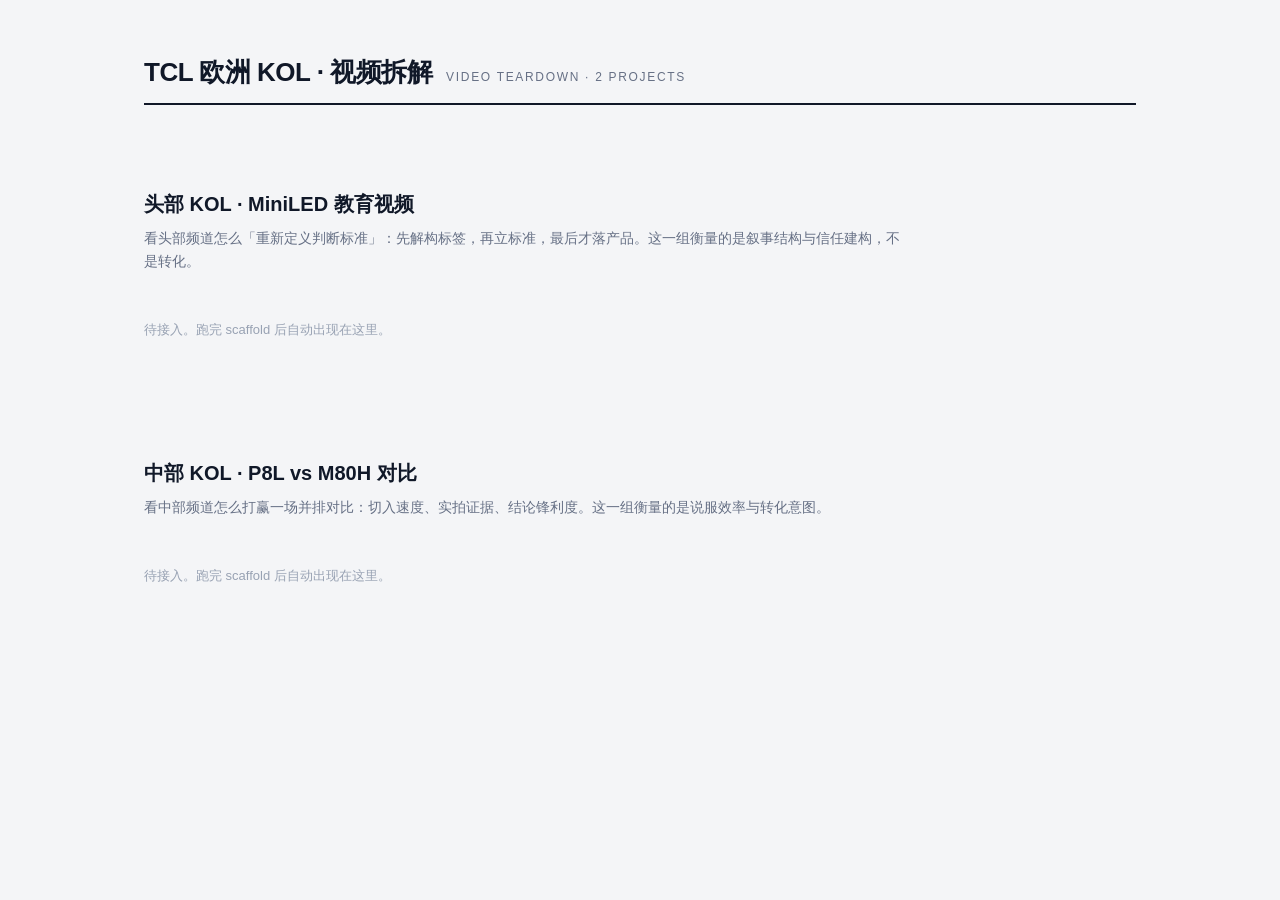
==== reports/index.html @ 94e41871 "feat: 两个分析项目（head/mid）分组、汇总页 index、batch 支持 --name" ====
<!doctype html>
<html lang="zh-CN">
<head>
<meta charset="utf-8">
<meta name="viewport" content="width=device-width, initial-scale=1">
<title>TCL 欧洲 KOL 视频拆解 · 两个分析项目</title>
<link rel="stylesheet" href="../style.css">
<style>
.wrap{max-width:1040px;margin:0 auto;padding:56px 24px 80px}
.top{display:flex;align-items:baseline;gap:14px;border-bottom:2px solid #101828;padding-bottom:14px}
.top h1{font-size:26px;margin:0}
.top span{font-size:12px;letter-spacing:.14em;color:#667085}
.proj{margin-top:52px}
.proj h2{font-size:20px;margin:0 0 6px}
.pdesc{color:#667085;font-size:14px;line-height:1.7;margin:0 0 18px;max-width:760px}
.cards{display:grid;gap:10px}
.card{display:flex;align-items:center;gap:16px;padding:16px 18px;background:#fff;
border:1px solid #e4e7ec;border-radius:10px;text-decoration:none;color:inherit}
.card:hover{border-color:#d92d20;box-shadow:0 1px 2px rgba(16,24,40,.06)}
.no{font-size:12px;color:#98a2b3;font-family:ui-monospace,monospace}
.txt{flex:1}.txt b{display:block;font-size:15px}
.txt em{display:block;font-style:normal;font-size:12px;color:#667085;margin-top:3px}
.score{font-size:22px;font-weight:700;color:#d92d20}
.empty{color:#98a2b3;font-size:13px;padding:14px 0}
</style>
</head>
<body>
<div class="wrap">
  <div class="top"><h1>TCL 欧洲 KOL · 视频拆解</h1><span>VIDEO TEARDOWN · 2 PROJECTS</span></div>
  <section class="proj">
    <h2>头部 KOL · MiniLED 教育视频</h2>
    <p class="pdesc">看头部频道怎么「重新定义判断标准」：先解构标签，再立标准，最后才落产品。这一组衡量的是叙事结构与信任建构，不是转化。</p>
    <div class="cards">
      <p class="empty">待接入。跑完 scaffold 后自动出现在这里。</p>
    </div>
  </section>
  <section class="proj">
    <h2>中部 KOL · P8L vs M80H 对比</h2>
    <p class="pdesc">看中部频道怎么打赢一场并排对比：切入速度、实拍证据、结论锋利度。这一组衡量的是说服效率与转化意图。</p>
    <div class="cards">
      <p class="empty">待接入。跑完 scaffold 后自动出现在这里。</p>
    </div>
  </section>
</div>
</body>
</html>
---- style.css ----
/* TCL Video Teardown · red/white */
:root{
  --bg:#f4f5f7; --card:#fff; --line:#e4e7ec; --line2:#d0d5dd;
  --ink:#101828; --ink2:#344054; --muted:#667085; --dim:#98a2b3;
  --red:#e60012; --red2:#c4000f; --redsoft:#fef2f2; --redsoft2:#fee2e2;
  --blue:#2563eb; --bluesoft:#eff6ff; --cyan:#0891b2; --cyansoft:#ecfeff;
  --amber:#d97706; --ambersoft:#fffbeb; --green:#059669; --greensoft:#ecfdf5;
  --purple:#7c3aed; --purplesoft:#f5f3ff;
  --shadow:0 1px 2px rgba(16,24,40,.04),0 10px 28px rgba(16,24,40,.06);
  --mono:"SF Mono",ui-monospace,Menlo,Consolas,monospace;
  --radius:14px;
}
*{box-sizing:border-box}
html{scroll-behavior:smooth}
body{
  margin:0;background:var(--bg);color:var(--ink);
  font-family:-apple-system,BlinkMacSystemFont,"Segoe UI","PingFang SC","Hiragino Sans GB","Microsoft YaHei",sans-serif;
  font-size:14px;line-height:1.7;-webkit-font-smoothing:antialiased;
}
a{color:var(--red);text-decoration:none}
.wrap{max-width:1180px;margin:0 auto;padding:0 28px}
/* top bar */
.topbar{position:sticky;top:0;z-index:50;background:rgba(255,255,255,.92);backdrop-filter:blur(12px);border-bottom:1px solid var(--line)}
.topbar .wrap{display:flex;align-items:center;gap:22px;height:52px}
.brand{display:flex;align-items:center;gap:10px;font-weight:800;letter-spacing:.2px}
.brand .logo{width:26px;height:26px;border-radius:6px;background:var(--red);color:#fff;display:grid;place-items:center;font-size:12px;font-weight:900}
.brand small{font-weight:600;color:var(--muted);letter-spacing:1px;font-size:10px}
.nav{display:flex;gap:18px;font-size:12px;color:var(--muted);margin-left:auto;flex-wrap:wrap}
.nav a{color:var(--muted)}
.nav a:hover{color:var(--red)}
/* hero */
.hero{padding:40px 0 8px}
.kicker{display:inline-flex;align-items:center;gap:8px;font-size:11px;letter-spacing:1.4px;font-weight:700;color:var(--red);text-transform:uppercase}
.kicker::before{content:"";width:22px;height:2px;background:var(--red)}
h1{font-size:34px;line-height:1.25;margin:10px 0 6px;letter-spacing:-.5px}
h1 .thin{color:var(--muted);font-weight:600}
.sub{color:var(--muted);font-size:13px;max-width:820px}
.hero-meta{display:flex;gap:8px;flex-wrap:wrap;margin-top:14px}
.chip{display:inline-flex;align-items:center;gap:6px;border:1px solid var(--line2);background:#fff;border-radius:999px;padding:4px 11px;font-size:11.5px;color:var(--ink2)}
.chip.red{border-color:#fecaca;background:var(--redsoft);color:var(--red2);font-weight:700}
.chip.green{border-color:#a7f3d0;background:var(--greensoft);color:var(--green);font-weight:700}
/* verdict */
.verdict{margin:22px 0 8px;background:linear-gradient(120deg,#fff 0%,#fff 55%,#fff5f5 100%);border:1px solid #fecaca;border-radius:var(--radius);padding:22px 24px;display:grid;grid-template-columns:64px 1fr auto;gap:18px;align-items:center;box-shadow:var(--shadow)}
.verdict .ico{width:64px;height:64px;border-radius:16px;background:var(--red);color:#fff;display:grid;place-items:center;font-size:30px}
.verdict h2{margin:0 0 4px;font-size:19px}
.verdict p{margin:0;color:var(--ink2);font-size:13.5px}
.score-big{text-align:right}
.score-big b{font-family:var(--mono);font-size:40px;line-height:1;color:var(--red);letter-spacing:-2px}
.score-big span{display:block;font-size:10px;letter-spacing:1.2px;color:var(--dim);font-weight:700;margin-top:4px}
/* sections */
section{padding:30px 0 6px}
.sec-head{display:flex;align-items:baseline;gap:14px;margin-bottom:16px}
.sec-no{font-family:var(--mono);font-size:11px;color:var(--red);font-weight:800;letter-spacing:1px}
.sec-head h2{font-size:21px;margin:0;letter-spacing:-.3px}
.sec-head .hint{margin-left:auto;font-size:11px;color:var(--dim)}
.lead{color:var(--muted);font-size:13px;margin:-6px 0 18px}
/* cards & grids */
.card{background:var(--card);border:1px solid var(--line);border-radius:var(--radius);box-shadow:var(--shadow)}
.pad{padding:20px 22px}
.grid{display:grid;gap:14px}
.g2{grid-template-columns:1fr 1fr}
.g3{grid-template-columns:repeat(3,1fr)}
.g4{grid-template-columns:repeat(4,1fr)}
.g23{grid-template-columns:1.2fr .8fr}
/* profile */
.profile{display:grid;grid-template-columns:380px 1fr;gap:16px;align-items:start}
.cover{width:100%;border-radius:12px;display:block;border:1px solid var(--line)}
.cover-cap{font-size:11px;color:var(--dim);margin-top:8px}
.facts{display:grid;grid-template-columns:repeat(3,1fr);gap:10px}
.fact{background:#fbfbfc;border:1px solid var(--line);border-radius:10px;padding:12px 14px}
.fact span{display:block;font-size:10px;letter-spacing:.8px;color:var(--dim);font-weight:700}
.fact b{font-family:var(--mono);font-size:20px;letter-spacing:-.5px}
.fact small{font-size:11px;color:var(--muted);margin-left:3px}
.fact.hot b{color:var(--red)}
/* dimension cards */
.dim{background:#fff;border:1px solid var(--line);border-radius:var(--radius);padding:0;overflow:hidden;box-shadow:var(--shadow)}
.dim-head{display:flex;align-items:center;gap:12px;padding:14px 18px;border-bottom:1px solid var(--line);background:#fcfcfd}
.dim-idx{width:26px;height:26px;border-radius:8px;background:var(--ink);color:#fff;display:grid;place-items:center;font-family:var(--mono);font-size:11px;font-weight:700;flex:none}
.dim-head h3{margin:0;font-size:15px}
.dim-head .seg{font-size:11px;color:var(--dim);font-family:var(--mono);margin-left:auto}
.dim-score{margin-left:10px;font-family:var(--mono);font-weight:800;font-size:15px;color:var(--red)}
.dim-body{padding:16px 18px}
.dim-body p{margin:0 0 10px;color:var(--ink2);font-size:13px}
.dim-body p:last-child{margin-bottom:0}
.label{display:inline-block;font-size:10px;font-weight:800;letter-spacing:.8px;color:var(--dim);margin:10px 0 5px}
.obs{background:var(--redsoft);border-left:3px solid var(--red);border-radius:0 8px 8px 0;padding:9px 12px;font-size:12.5px;color:var(--red2);margin-top:12px}
.shots{display:grid;grid-template-columns:repeat(4,1fr);gap:6px;margin-top:12px}
.shots figure{margin:0}
.shots img{width:100%;border-radius:7px;border:1px solid var(--line);display:block;aspect-ratio:16/9;object-fit:cover}
.shots figcaption{font-size:10px;color:var(--dim);margin-top:3px;font-family:var(--mono)}
ul.tight{margin:6px 0 0;padding-left:18px}
ul.tight li{margin:4px 0;font-size:12.8px;color:var(--ink2)}
/* timeline */
.tl{display:grid;grid-template-columns:110px 1fr 92px;gap:0 14px;font-size:12.5px}
.tl .row{display:contents}
.tl .t{font-family:var(--mono);color:var(--dim);padding:9px 0;border-top:1px solid var(--line);font-size:11.5px}
.tl .b{padding:9px 0;border-top:1px solid var(--line)}
.tl .b b{display:block;font-size:13px}
.tl .b span{color:var(--muted);font-size:12px}
.tl .tag{display:flex;align-items:center;justify-content:flex-end;padding:9px 0;border-top:1px solid var(--line)}
.pill{font-size:10px;font-weight:700;padding:3px 9px;border-radius:999px}
.pill.hook{background:var(--redsoft);color:var(--red2)}
.pill.edu{background:var(--bluesoft);color:var(--blue)}
.pill.proof{background:var(--purplesoft);color:var(--purple)}
.pill.close{background:var(--greensoft);color:var(--green)}
.pill.setup{background:#f2f4f7;color:var(--muted)}
.tl .bar{grid-column:1/-1;display:flex;height:34px;border-radius:8px;overflow:hidden;margin:14px 0 4px;border:1px solid var(--line)}
.tl .bar div{display:flex;align-items:center;justify-content:center;font-family:var(--mono);font-size:9.5px;color:#fff;font-weight:700;min-width:0}
/* pulse chart */
.pulse{display:flex;align-items:flex-end;gap:3px;height:120px;margin-top:12px}
.pulse .col{flex:1;background:#e9ecf1;border-radius:3px 3px 0 0;position:relative}
.pulse .col.hi{background:var(--red)}
.pulse .col.mid{background:#f59e0b}
.pulse-x{display:flex;gap:3px;font-size:9px;color:var(--dim);font-family:var(--mono);margin-top:4px}
.pulse-x span{flex:1;text-align:center}
/* gallery */
.gallery{display:grid;grid-template-columns:repeat(4,1fr);gap:8px}
.gallery figure{margin:0;background:#fff;border:1px solid var(--line);border-radius:10px;overflow:hidden}
.gallery img{width:100%;display:block;aspect-ratio:16/9;object-fit:cover}
.gallery figcaption{padding:7px 9px;font-size:10.5px;color:var(--muted)}
.gallery figcaption b{display:block;color:var(--ink);font-size:11px;font-family:var(--mono)}
/* why */
.why{display:grid;grid-template-columns:repeat(3,1fr);gap:12px}
.why .card{padding:16px 18px}
.why .n{font-family:var(--mono);font-size:11px;font-weight:800;color:var(--red)}
.why h4{margin:4px 0 6px;font-size:14px}
.why p{margin:0;font-size:12.5px;color:var(--muted)}
/* comments */
.cm{display:flex;gap:12px;padding:12px 0;border-top:1px solid var(--line)}
.cm:first-child{border-top:0}
.cm .av{width:30px;height:30px;border-radius:50%;background:#eef0f3;display:grid;place-items:center;font-size:11px;font-weight:800;color:var(--muted);flex:none}
.cm .txt{font-size:12.8px;color:var(--ink2)}
.cm .meta{font-size:10.5px;color:var(--dim);font-family:var(--mono);margin-bottom:2px}
.cm .meta b{color:var(--red)}
.tagline{display:flex;gap:6px;flex-wrap:wrap;margin-top:10px}
.tagline .chip{font-size:10.5px;padding:3px 9px}
/* checklist */
.check{display:grid;grid-template-columns:26px 1fr;gap:10px;padding:11px 0;border-top:1px solid var(--line)}
.check .box{width:20px;height:20px;border-radius:6px;border:2px solid var(--red);color:var(--red);display:grid;place-items:center;font-size:11px;font-weight:900;margin-top:2px}
.check b{font-size:13px;display:block}
.check span{font-size:12px;color:var(--muted)}
/* quote */
.quote{border-left:3px solid var(--red);padding:4px 0 4px 16px;color:var(--ink2);font-size:13.5px;font-style:italic}
.quote b{font-style:normal}
/* footer */
footer{margin-top:36px;padding:26px 0 40px;border-top:1px solid var(--line);color:var(--dim);font-size:11px}
footer b{color:var(--muted)}
@media (max-width:980px){
  .profile,.g23,.g2{grid-template-columns:1fr}
  .g3,.g4,.why,.gallery{grid-template-columns:repeat(2,1fr)}
  .dim-body .shots{grid-template-columns:repeat(2,1fr)}
  h1{font-size:26px}
  .verdict{grid-template-columns:48px 1fr}
  .score-big{display:none}
}
@media (max-width:620px){
  .g3,.g4,.why,.gallery,.facts{grid-template-columns:1fr 1fr}
  .wrap{padding:0 16px}
  .nav{display:none}
}
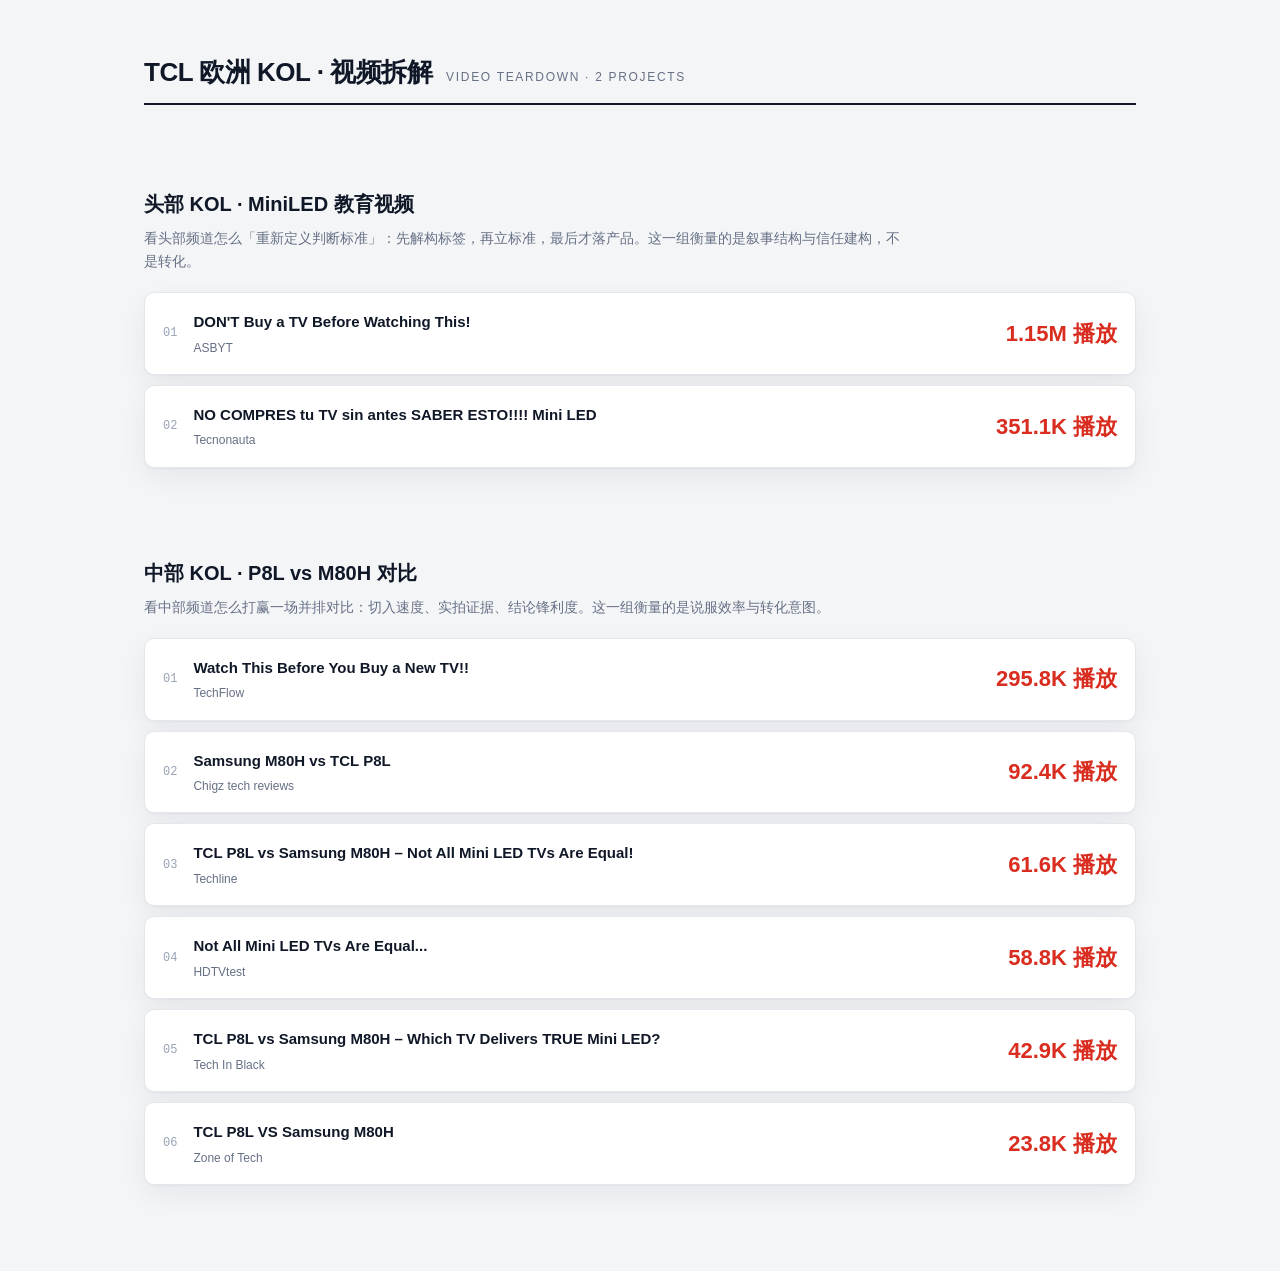
==== commit f13b5ff0: "feat: 用执行进度总览真实数据生成 8 个 KOL 独立数据页 + 曲线" ====
--- a/reports/index.html
+++ b/reports/index.html
@@ -31,14 +31,44 @@
     <h2>头部 KOL · MiniLED 教育视频</h2>
     <p class="pdesc">看头部频道怎么「重新定义判断标准」：先解构标签，再立标准，最后才落产品。这一组衡量的是叙事结构与信任建构，不是转化。</p>
     <div class="cards">
-      <p class="empty">待接入。跑完 scaffold 后自动出现在这里。</p>
+      <a class="card" href="asbyt.html">
+        <span class="no">01</span>
+        <span class="txt"><b>DON'T Buy a TV Before Watching This!</b><em>ASBYT</em></span><span class="score">1.15M 播放</span>
+      </a>
+      <a class="card" href="tecnonauta.html">
+        <span class="no">02</span>
+        <span class="txt"><b>NO COMPRES tu TV sin antes SABER ESTO!!!! Mini LED</b><em>Tecnonauta</em></span><span class="score">351.1K 播放</span>
+      </a>
     </div>
   </section>
   <section class="proj">
     <h2>中部 KOL · P8L vs M80H 对比</h2>
     <p class="pdesc">看中部频道怎么打赢一场并排对比：切入速度、实拍证据、结论锋利度。这一组衡量的是说服效率与转化意图。</p>
     <div class="cards">
-      <p class="empty">待接入。跑完 scaffold 后自动出现在这里。</p>
+      <a class="card" href="techflow.html">
+        <span class="no">01</span>
+        <span class="txt"><b>Watch This Before You Buy a New TV!!</b><em>TechFlow</em></span><span class="score">295.8K 播放</span>
+      </a>
+      <a class="card" href="chigztechreviews.html">
+        <span class="no">02</span>
+        <span class="txt"><b>Samsung M80H vs TCL P8L</b><em>Chigz tech reviews</em></span><span class="score">92.4K 播放</span>
+      </a>
+      <a class="card" href="techline.html">
+        <span class="no">03</span>
+        <span class="txt"><b>TCL P8L vs Samsung M80H – Not All Mini LED TVs Are Equal!</b><em>Techline</em></span><span class="score">61.6K 播放</span>
+      </a>
+      <a class="card" href="hdtvtest.html">
+        <span class="no">04</span>
+        <span class="txt"><b>Not All Mini LED TVs Are Equal...</b><em>HDTVtest</em></span><span class="score">58.8K 播放</span>
+      </a>
+      <a class="card" href="techinblack.html">
+        <span class="no">05</span>
+        <span class="txt"><b>TCL P8L vs Samsung M80H – Which TV Delivers TRUE Mini LED?</b><em>Tech In Black</em></span><span class="score">42.9K 播放</span>
+      </a>
+      <a class="card" href="zoneoftech.html">
+        <span class="no">06</span>
+        <span class="txt"><b>TCL P8L VS Samsung M80H</b><em>Zone of Tech</em></span><span class="score">23.8K 播放</span>
+      </a>
     </div>
   </section>
 </div>
